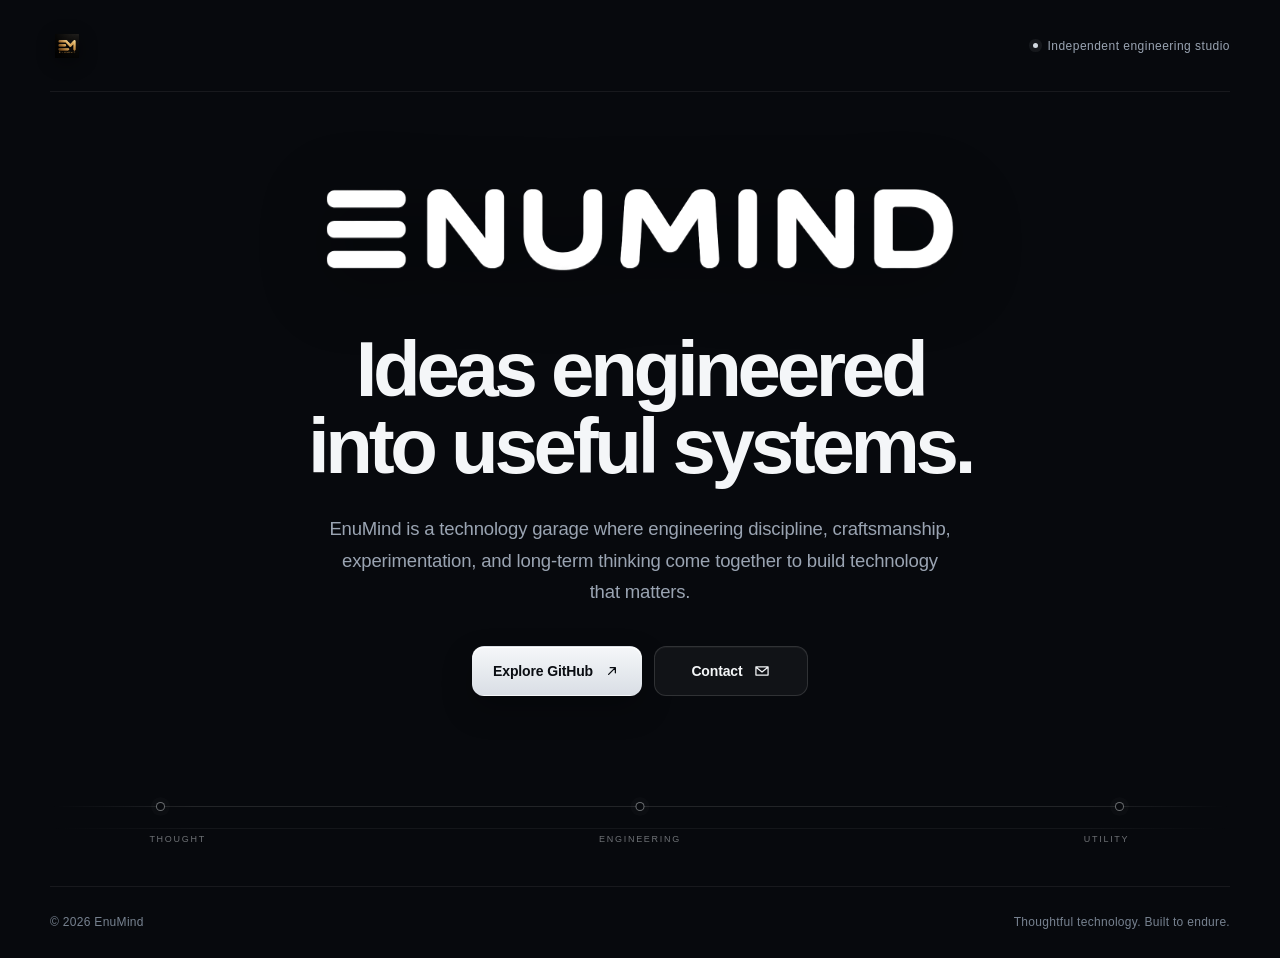
==== index.html @ 5180d94a "Update wordmark image source in index.html" ====
<!doctype html>
<html lang="en">
<head>
  <meta charset="utf-8">
  <meta name="viewport" content="width=device-width, initial-scale=1, viewport-fit=cover">
  <meta name="theme-color" content="#07090d">
  <meta name="color-scheme" content="dark">
  <meta name="description" id="meta-description" content="EnuMind is a technology garage where thoughtful ideas become practical software and enduring digital products.">
  <meta property="og:type" content="website">
  <meta property="og:title" id="og-title" content="EnuMind — Ideas engineered into useful systems">
  <meta property="og:description" id="og-description" content="Engineering discipline, craftsmanship, experimentation, and long-term thinking.">
  <meta property="og:image" content="assets/og-image.jpg">
  <meta name="twitter:card" content="summary_large_image">
  <link rel="icon" type="image/png" sizes="32x32" href="assets/favicon-32.png">
  <link rel="apple-touch-icon" href="assets/enumind_gold.png">
  <link rel="stylesheet" href="styles.css">
  <title>EnuMind — Ideas engineered into useful systems</title>
</head>
<body>
  <a class="skip-link" href="#main">Skip to content</a>

  <div class="ambient" aria-hidden="true">
    <div class="ambient__glow ambient__glow--one"></div>
    <div class="ambient__glow ambient__glow--two"></div>
    <div class="ambient__grid"></div>
    <div class="ambient__grain"></div>
  </div>

  <header class="site-header shell">
    <a class="brand" href="#main" aria-label="EnuMind home">
      <img src="assets/enumind_gold.png" width="96" height="58" alt="" class="brand__mark">
    </a>
    <div class="header-status" aria-label="Independent engineering studio">
      <span class="header-status__dot"></span>
      <span>Independent engineering studio</span>
    </div>
  </header>

  <main id="main">
    <section class="hero shell" aria-labelledby="hero-title">
      <div class="hero__content">
        <div class="wordmark-wrap" aria-label="EnuMind">
          <img class="wordmark" src="assets/enumind-wordmark.png" alt="EnuMind" width="1340" height="340">
        </div>

        <h1 id="hero-title" data-tagline>Ideas engineered into useful systems.</h1>
        <p class="hero__about" data-about>
          EnuMind is a technology garage where engineering discipline, craftsmanship, experimentation, and long-term thinking come together to build technology that matters.
        </p>

        <div class="hero__actions" aria-label="Primary links">
          <a class="button button--primary" data-github-link href="https://github.com/enumind" target="_blank" rel="noreferrer">
            <span>Explore GitHub</span>
            <svg viewBox="0 0 20 20" aria-hidden="true"><path d="M6.25 13.75 13.75 6.25M8 6.25h5.75V12"/></svg>
          </a>
          <a class="button button--secondary" data-contact-link href="mailto:enumind@pm.me">
            <span>Contact</span>
            <svg viewBox="0 0 20 20" aria-hidden="true"><path d="M3.25 5.5h13.5v9h-13.5zM3.75 6l6.25 5 6.25-5"/></svg>
          </a>
        </div>
      </div>

      <div class="hero__instrument" aria-hidden="true">
        <div class="instrument__rail instrument__rail--top"></div>
        <div class="instrument__rail instrument__rail--bottom"></div>
        <div class="instrument__node instrument__node--one"></div>
        <div class="instrument__node instrument__node--two"></div>
        <div class="instrument__node instrument__node--three"></div>
        <span class="instrument__label instrument__label--left">THOUGHT</span>
        <span class="instrument__label instrument__label--middle">ENGINEERING</span>
        <span class="instrument__label instrument__label--right">UTILITY</span>
      </div>
    </section>
  </main>

  <footer class="site-footer shell">
    <span>© <span id="year"></span> <span data-site-title>EnuMind</span></span>
    <span class="site-footer__line" data-footer-line>Thoughtful technology. Built to evolve.</span>
  </footer>

  <script src="config.js"></script>
  <script src="script.js" defer></script>
</body>
</html>
---- styles.css ----
:root {
  --bg: #07090d;
  --surface: #0d1117;
  --text: #f4f6f8;
  --muted: #9aa4b2;
  --accent: #dce1e8;
  --line: #1d2530;
  --line-soft: rgba(220, 225, 232, 0.11);
  --shell: min(1180px, calc(100vw - 48px));
  --radius: 18px;
  --ease: cubic-bezier(.22, 1, .36, 1);
}

* { box-sizing: border-box; }

html {
  scroll-behavior: smooth;
  background: var(--bg);
}

body {
  min-width: 320px;
  min-height: 100vh;
  margin: 0;
  overflow-x: hidden;
  background: var(--bg);
  color: var(--text);
  font-family: Inter, ui-sans-serif, -apple-system, BlinkMacSystemFont, "Segoe UI", Helvetica, Arial, sans-serif;
  -webkit-font-smoothing: antialiased;
  text-rendering: optimizeLegibility;
}

::selection {
  background: rgba(220, 225, 232, 0.22);
  color: #fff;
}

img { display: block; max-width: 100%; }

a { color: inherit; }

.shell {
  width: var(--shell);
  margin-inline: auto;
}

.skip-link {
  position: fixed;
  z-index: 99;
  top: 12px;
  left: 12px;
  padding: 10px 14px;
  border-radius: 10px;
  background: #fff;
  color: #06080b;
  transform: translateY(-150%);
  transition: transform 160ms ease;
}
.skip-link:focus { transform: translateY(0); }

.ambient {
  position: fixed;
  z-index: -1;
  inset: 0;
  overflow: hidden;
  pointer-events: none;
  background:
    radial-gradient(circle at 50% -25%, rgba(117, 132, 151, 0.13), transparent 48%),
    linear-gradient(180deg, #080b10 0%, #07090d 48%, #06080b 100%);
}

.ambient__glow {
  position: absolute;
  width: 560px;
  aspect-ratio: 1;
  border-radius: 50%;
  filter: blur(90px);
  opacity: .16;
}

.ambient__glow--one {
  top: -310px;
  right: 6vw;
  background: #8d9caf;
}

.ambient__glow--two {
  bottom: -410px;
  left: -130px;
  background: #415268;
  opacity: .13;
}

.ambient__grid {
  position: absolute;
  inset: 0;
  opacity: .22;
  background-image:
    linear-gradient(rgba(255,255,255,.025) 1px, transparent 1px),
    linear-gradient(90deg, rgba(255,255,255,.025) 1px, transparent 1px);
  background-size: 72px 72px;
  mask-image: linear-gradient(to bottom, rgba(0,0,0,.7), transparent 88%);
}

.ambient__grain {
  position: absolute;
  inset: -50%;
  opacity: .045;
  background-image: url("data:image/svg+xml,%3Csvg viewBox='0 0 180 180' xmlns='http://www.w3.org/2000/svg'%3E%3Cfilter id='n'%3E%3CfeTurbulence type='fractalNoise' baseFrequency='.9' numOctaves='4' stitchTiles='stitch'/%3E%3C/filter%3E%3Crect width='100%25' height='100%25' filter='url(%23n)' opacity='.7'/%3E%3C/svg%3E");
  transform: rotate(8deg);
}

.site-header {
  display: flex;
  align-items: center;
  justify-content: space-between;
  min-height: 92px;
  border-bottom: 1px solid rgba(255,255,255,.065);
}

.brand {
  display: inline-flex;
  align-items: center;
  gap: 11px;
  text-decoration: none;
}

.brand__mark {
  width: 34px;
  height: 24px;
  object-fit: contain;
  opacity: .96;
  filter: drop-shadow(0 4px 10px rgba(0,0,0,.45));
}

.brand__name {
  font-size: 15px;
  font-weight: 610;
  letter-spacing: .15em;
  text-transform: uppercase;
}

.header-status {
  display: flex;
  align-items: center;
  gap: 9px;
  color: var(--muted);
  font-size: 12px;
  letter-spacing: .04em;
}

.header-status__dot {
  width: 5px;
  height: 5px;
  border-radius: 50%;
  background: #d4dae2;
  box-shadow: 0 0 0 4px rgba(212,218,226,.07);
}

.hero {
  min-height: calc(100vh - 164px);
  display: grid;
  grid-template-rows: 1fr auto;
  align-items: center;
  padding-block: clamp(70px, 10vh, 124px) 36px;
}

.hero__content {
  max-width: 960px;
  margin-inline: auto;
  text-align: center;
}

.wordmark-wrap {
  width: min(640px, 84vw);
  margin: 0 auto clamp(38px, 6vh, 62px);
  animation: settle 1.1s var(--ease) both;
}

.wordmark {
  width: 100%;
  height: auto;
  filter:
    drop-shadow(0 1px 0 rgba(255,255,255,.16))
    drop-shadow(0 14px 34px rgba(0,0,0,.45));
}

h1 {
  max-width: 960px;
  margin: 0 auto;
  font-size: clamp(42px, 6.2vw, 78px);
  line-height: .99;
  letter-spacing: -.055em;
  font-weight: 570;
  text-wrap: balance;
  animation: rise 1.05s .12s var(--ease) both;
}

.hero__about {
  max-width: 690px;
  margin: 28px auto 0;
  color: var(--muted);
  font-size: clamp(16px, 1.45vw, 19px);
  line-height: 1.7;
  letter-spacing: -.01em;
  text-wrap: pretty;
  animation: rise 1.05s .22s var(--ease) both;
}

.hero__actions {
  display: flex;
  justify-content: center;
  flex-wrap: wrap;
  gap: 12px;
  margin-top: 38px;
  animation: rise 1.05s .32s var(--ease) both;
}

.button {
  min-width: 154px;
  height: 50px;
  display: inline-flex;
  align-items: center;
  justify-content: center;
  gap: 10px;
  padding-inline: 20px;
  border: 1px solid transparent;
  border-radius: 12px;
  text-decoration: none;
  font-size: 14px;
  font-weight: 620;
  letter-spacing: -.01em;
  transition: transform 180ms ease, border-color 180ms ease, background-color 180ms ease, box-shadow 180ms ease;
}

.button svg {
  width: 18px;
  height: 18px;
  fill: none;
  stroke: currentColor;
  stroke-width: 1.4;
  stroke-linecap: round;
  stroke-linejoin: round;
}

.button--primary {
  background: linear-gradient(180deg, #f5f7f9 0%, #d9dee5 100%);
  color: #0a0d12;
  box-shadow: inset 0 1px 0 #fff, 0 13px 30px rgba(0,0,0,.26);
}

.button--secondary {
  border-color: rgba(255,255,255,.13);
  background: rgba(255,255,255,.045);
  color: var(--text);
  box-shadow: inset 0 1px 0 rgba(255,255,255,.035);
  backdrop-filter: blur(12px);
}

.button:hover {
  transform: translateY(-2px);
}

.button--primary:hover {
  box-shadow: inset 0 1px 0 #fff, 0 16px 36px rgba(0,0,0,.34);
}

.button--secondary:hover {
  border-color: rgba(255,255,255,.22);
  background: rgba(255,255,255,.07);
}

.button:focus-visible,
.brand:focus-visible {
  outline: 2px solid #eef2f6;
  outline-offset: 4px;
}

.hero__instrument {
  position: relative;
  height: 64px;
  margin-top: clamp(68px, 10vh, 116px);
  color: rgba(235,239,244,.45);
  animation: fade 1.4s .52s ease both;
}

.instrument__rail {
  position: absolute;
  left: 0;
  right: 0;
  height: 1px;
  background: linear-gradient(90deg, transparent, rgba(255,255,255,.11) 12%, rgba(255,255,255,.11) 88%, transparent);
}
.instrument__rail--top { top: 20px; }
.instrument__rail--bottom { top: 42px; opacity: .5; }

.instrument__node {
  position: absolute;
  top: 16px;
  width: 9px;
  height: 9px;
  border: 1px solid rgba(236,240,244,.43);
  border-radius: 50%;
  background: var(--bg);
  box-shadow: 0 0 0 5px rgba(255,255,255,.018);
}
.instrument__node--one { left: 9%; }
.instrument__node--two { left: 50%; transform: translateX(-50%); }
.instrument__node--three { right: 9%; }

.instrument__label {
  position: absolute;
  top: 49px;
  font-size: 9px;
  line-height: 1;
  letter-spacing: .19em;
}
.instrument__label--left { left: 9%; transform: translateX(-12%); }
.instrument__label--middle { left: 50%; transform: translateX(-50%); }
.instrument__label--right { right: 9%; transform: translateX(12%); }

.site-footer {
  min-height: 72px;
  display: flex;
  align-items: center;
  justify-content: space-between;
  gap: 24px;
  border-top: 1px solid rgba(255,255,255,.065);
  color: #778290;
  font-size: 12px;
  letter-spacing: .025em;
}

.site-footer__line { text-align: right; }

@keyframes rise {
  from { opacity: 0; transform: translateY(18px); filter: blur(3px); }
  to { opacity: 1; transform: translateY(0); filter: blur(0); }
}

@keyframes settle {
  from { opacity: 0; transform: translateY(12px) scale(.985); filter: blur(4px); }
  to { opacity: 1; transform: translateY(0) scale(1); filter: blur(0); }
}

@keyframes fade {
  from { opacity: 0; }
  to { opacity: 1; }
}

@media (max-width: 760px) {
  :root { --shell: min(100% - 32px, 1180px); }

  .site-header { min-height: 76px; }
  .header-status span:last-child { display: none; }

  .hero {
    min-height: calc(100svh - 132px);
    padding-block: 58px 24px;
  }

  .wordmark-wrap {
    width: min(88vw, 530px);
    margin-bottom: 36px;
  }

  h1 { font-size: clamp(40px, 12vw, 62px); }

  .hero__about {
    margin-top: 24px;
    font-size: 16px;
    line-height: 1.65;
  }

  .hero__actions {
    margin-top: 32px;
  }

  .button {
    min-width: min(172px, 46vw);
  }

  .hero__instrument {
    margin-top: 70px;
  }

  .instrument__node--one { left: 4%; }
  .instrument__node--three { right: 4%; }
  .instrument__label--left { left: 4%; }
  .instrument__label--right { right: 4%; }

  .site-footer {
    min-height: 92px;
    padding-block: 22px;
    flex-direction: column;
    justify-content: center;
    gap: 8px;
    text-align: center;
  }
  .site-footer__line { text-align: center; }
}

@media (max-width: 430px) {
  .hero__actions {
    flex-direction: column;
    align-items: stretch;
    width: 100%;
  }

  .button { width: 100%; }

  .instrument__label {
    font-size: 8px;
    letter-spacing: .12em;
  }
}

@media (prefers-reduced-motion: reduce) {
  html { scroll-behavior: auto; }
  *, *::before, *::after {
    animation-duration: .01ms !important;
    animation-iteration-count: 1 !important;
    transition-duration: .01ms !important;
  }
}
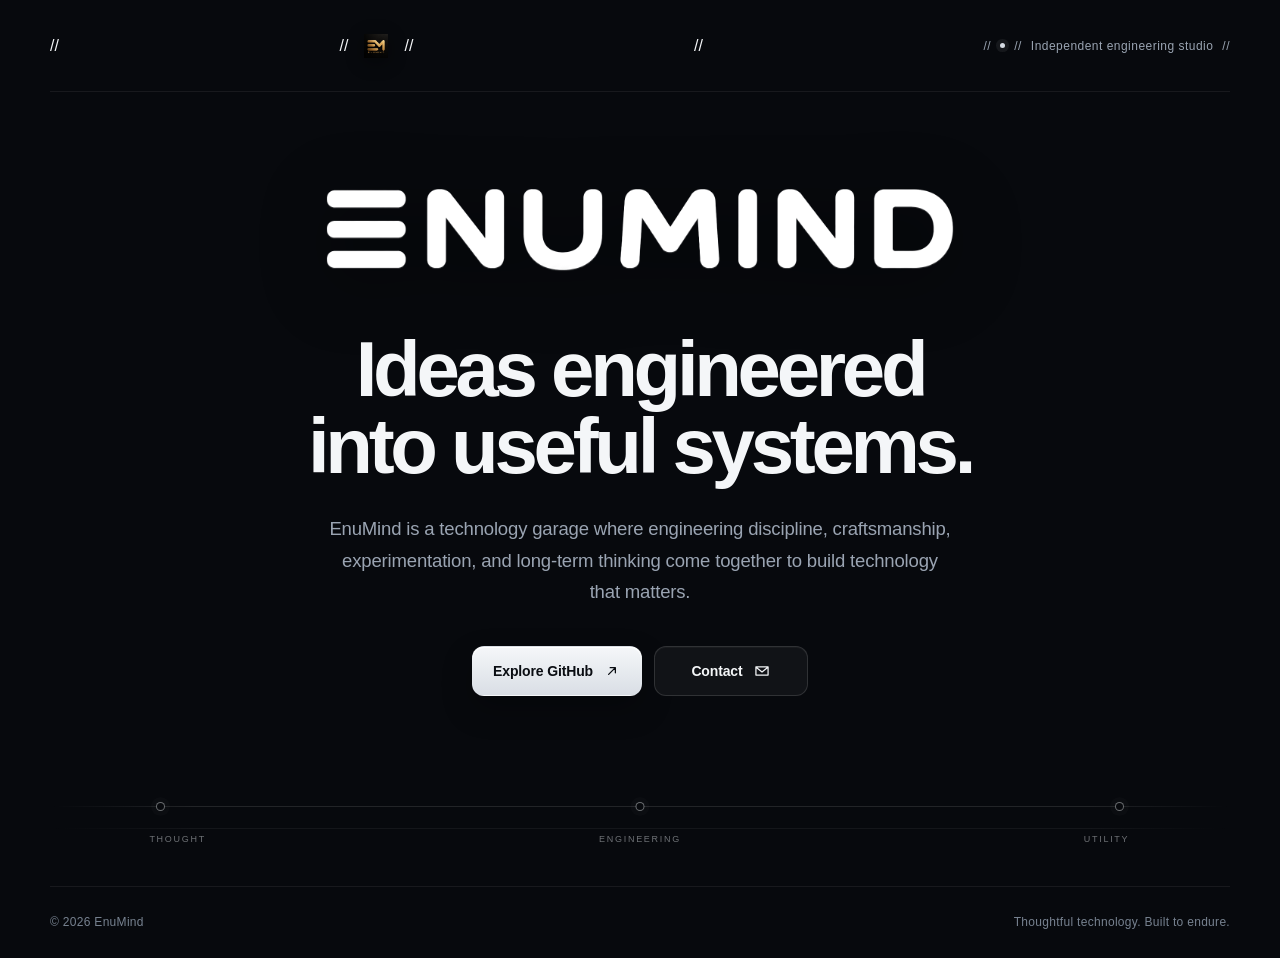
==== commit 422c584a: "Update index.html" ====
--- a/index.html
+++ b/index.html
@@ -27,13 +27,13 @@
   </div>
 
   <header class="site-header shell">
-    <a class="brand" href="#main" aria-label="EnuMind home">
-      <img src="assets/enumind_gold.png" width="96" height="58" alt="" class="brand__mark">
-    </a>
-    <div class="header-status" aria-label="Independent engineering studio">
-      <span class="header-status__dot"></span>
-      <span>Independent engineering studio</span>
-    </div>
+//    <a class="brand" href="#main" aria-label="EnuMind home">
+//      <img src="assets/enumind_gold.png" width="75" height="40" alt="" class="brand__mark">
+ //   </a>
+ //   <div class="header-status" aria-label="Independent engineering studio">
+ //     <span class="header-status__dot"></span>
+  //    <span>Independent engineering studio</span>
+ //   </div>
   </header>
 
   <main id="main">
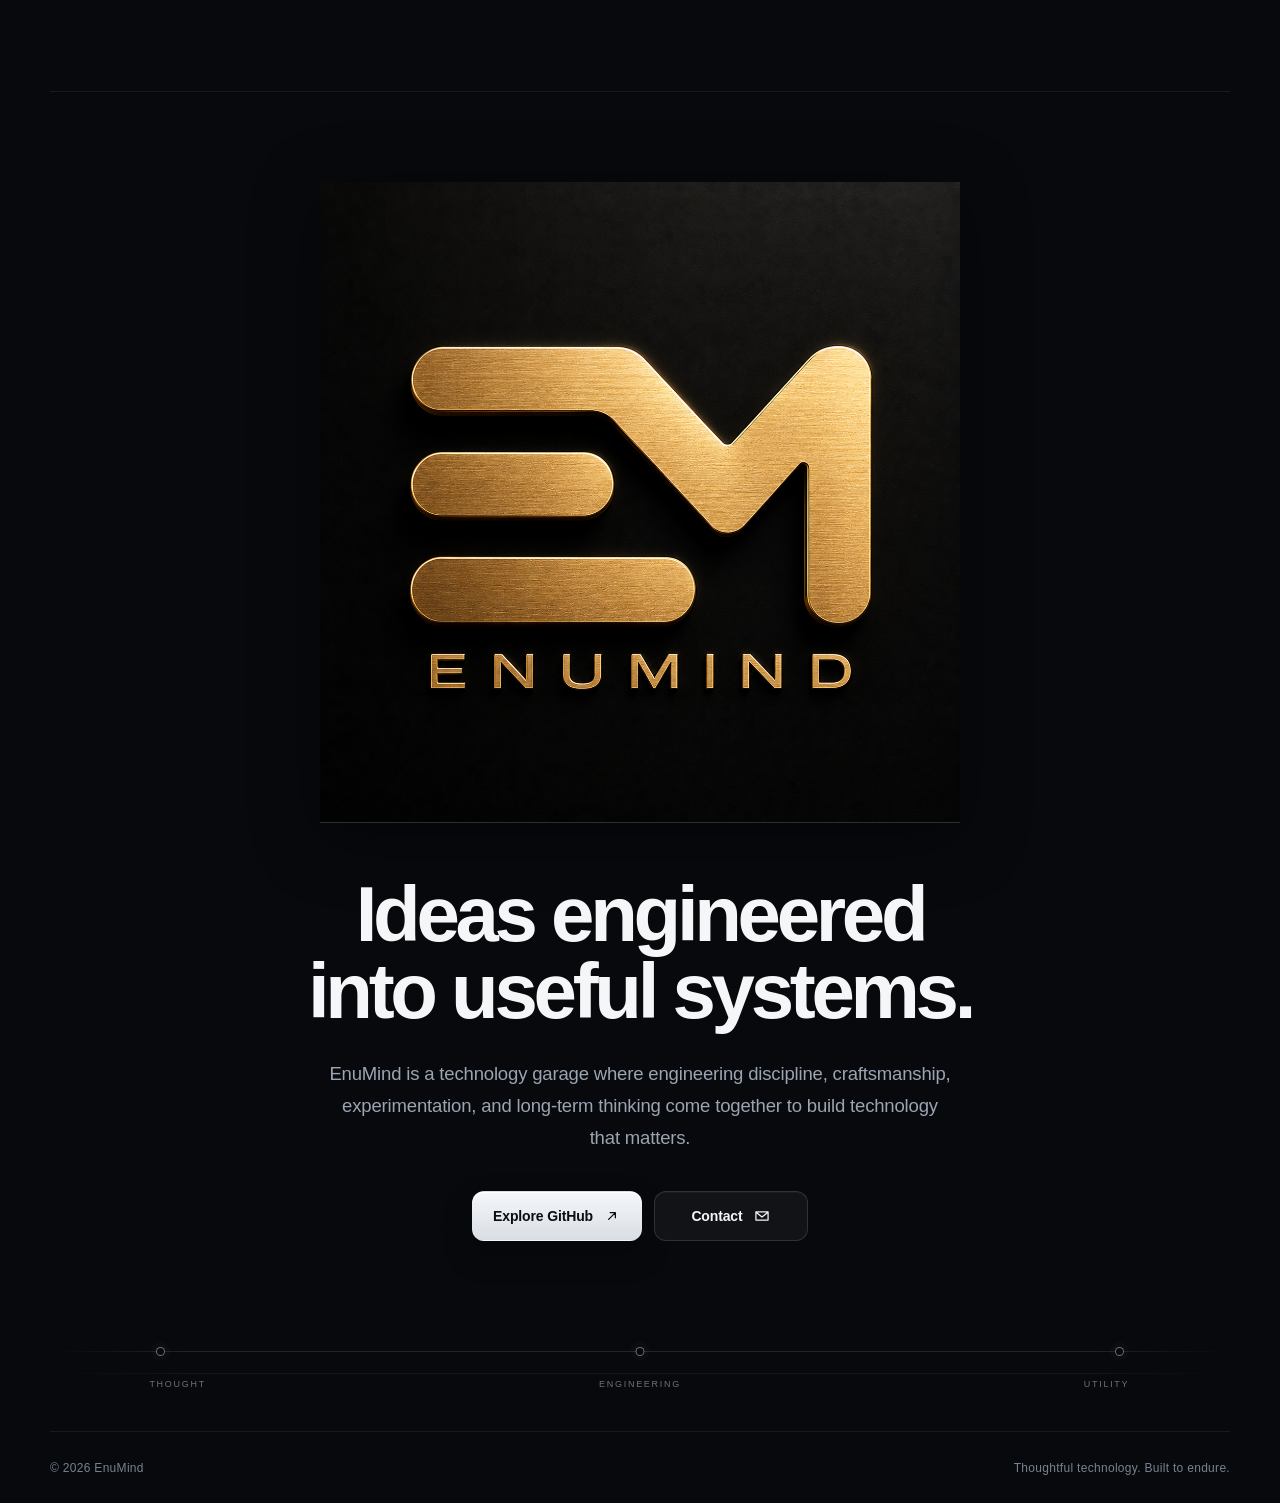
==== commit ff796917: "Update index.html" ====
--- a/index.html
+++ b/index.html
@@ -27,20 +27,13 @@
   </div>
 
   <header class="site-header shell">
-//    <a class="brand" href="#main" aria-label="EnuMind home">
-//      <img src="assets/enumind_gold.png" width="75" height="40" alt="" class="brand__mark">
- //   </a>
- //   <div class="header-status" aria-label="Independent engineering studio">
- //     <span class="header-status__dot"></span>
-  //    <span>Independent engineering studio</span>
- //   </div>
   </header>
 
   <main id="main">
     <section class="hero shell" aria-labelledby="hero-title">
       <div class="hero__content">
         <div class="wordmark-wrap" aria-label="EnuMind">
-          <img class="wordmark" src="assets/enumind-wordmark.png" alt="EnuMind" width="1340" height="340">
+          <img class="wordmark" src="assets/enumind_gold.png" alt="EnuMind" width="1340" height="340">
         </div>
 
         <h1 id="hero-title" data-tagline>Ideas engineered into useful systems.</h1>
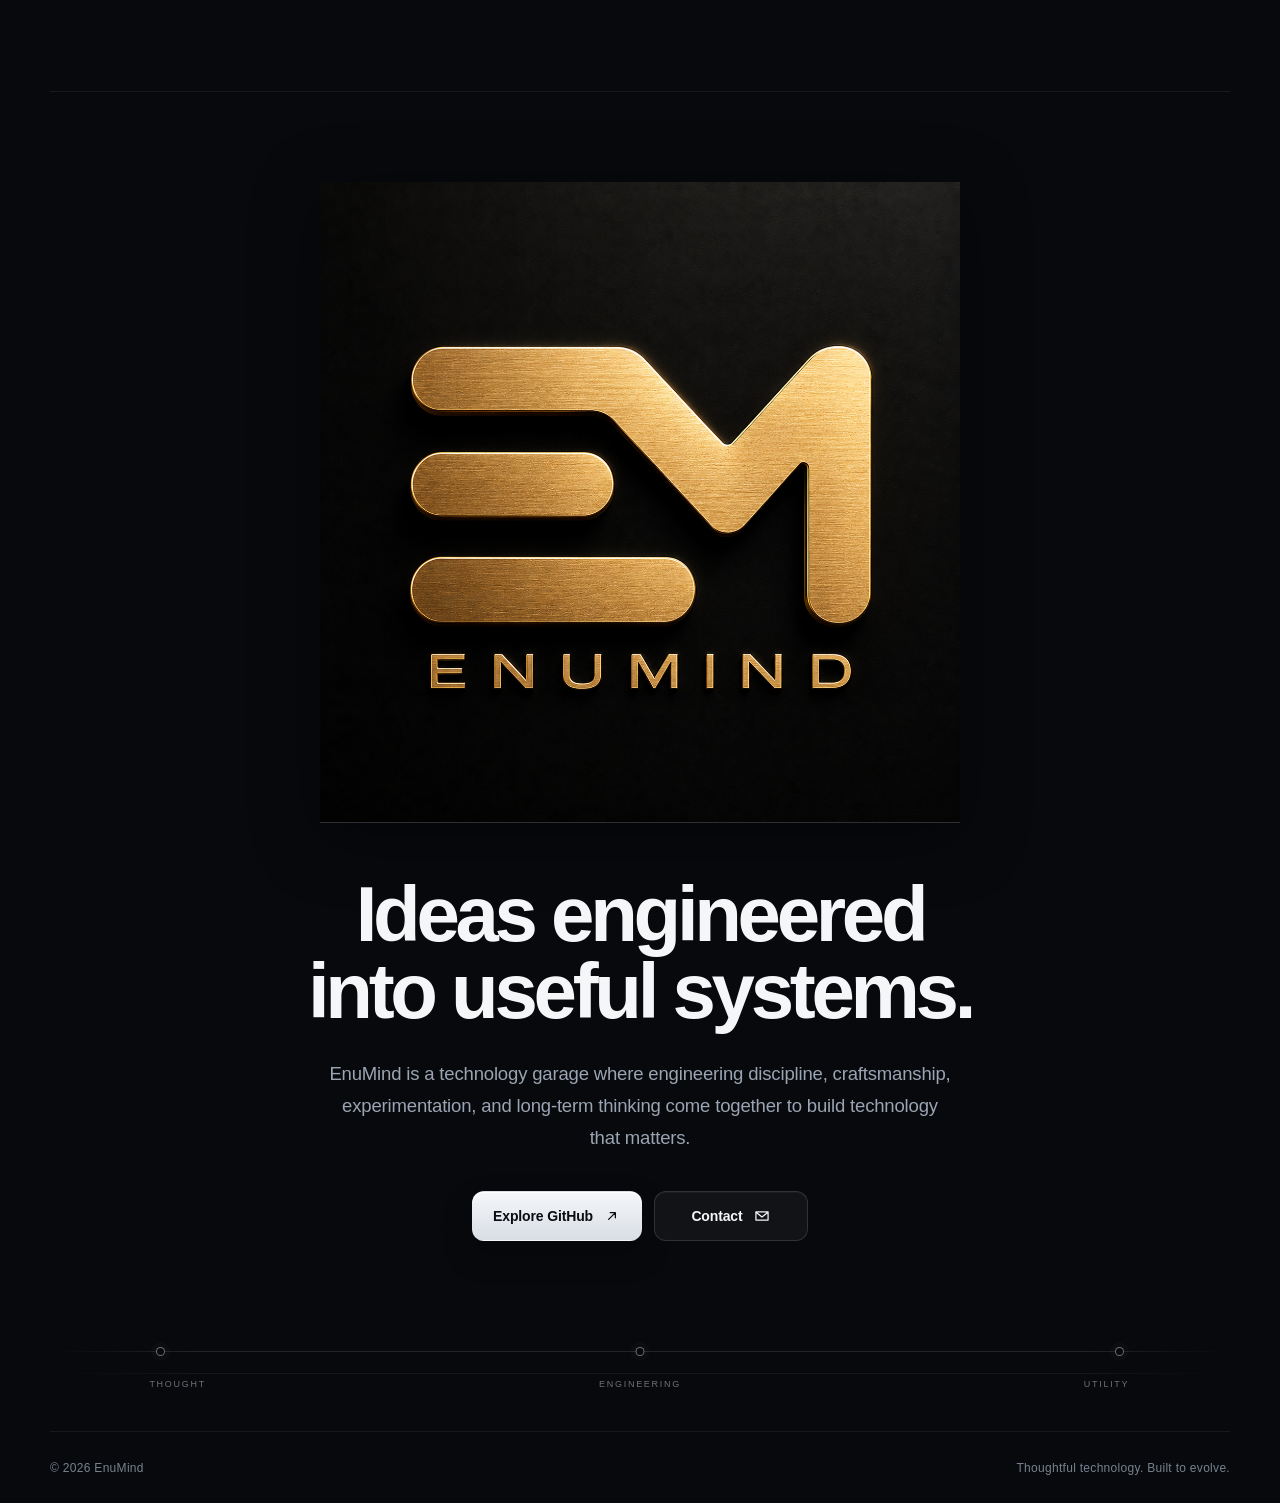
==== commit 7c606795: "Update index.html" ====
--- a/index.html
+++ b/index.html
@@ -33,7 +33,7 @@
     <section class="hero shell" aria-labelledby="hero-title">
       <div class="hero__content">
         <div class="wordmark-wrap" aria-label="EnuMind">
-          <img class="wordmark" src="assets/enumind_gold.png" alt="EnuMind" width="1340" height="340">
+          <img class="wordmark" src="assets/enumind_gold.png" alt="EnuMind" >
         </div>
 
         <h1 id="hero-title" data-tagline>Ideas engineered into useful systems.</h1>
--- a/styles.css
+++ b/styles.css
@@ -423,3 +423,4 @@
     transition-duration: .01ms !important;
   }
 }
+
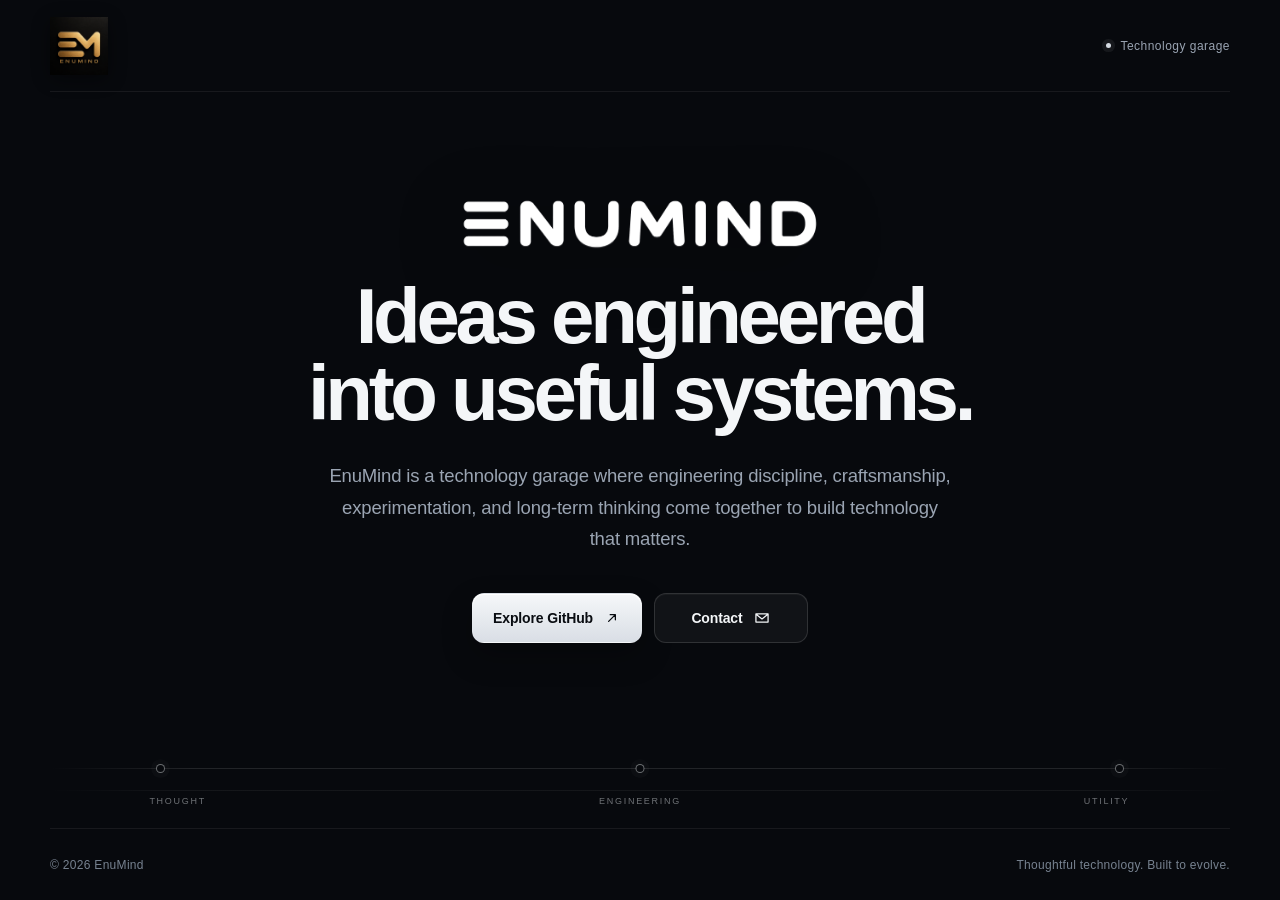
==== commit 00b9db53: "Refine EnuMind landing page branding and layout" ====
--- a/index.html
+++ b/index.html
@@ -3,16 +3,35 @@
 <head>
   <meta charset="utf-8">
   <meta name="viewport" content="width=device-width, initial-scale=1, viewport-fit=cover">
+  <meta name="format-detection" content="telephone=no">
   <meta name="theme-color" content="#07090d">
   <meta name="color-scheme" content="dark">
   <meta name="description" id="meta-description" content="EnuMind is a technology garage where thoughtful ideas become practical software and enduring digital products.">
+  <meta name="robots" content="index, follow">
+
+  <link rel="canonical" href="https://enumind.com/">
+
   <meta property="og:type" content="website">
   <meta property="og:title" id="og-title" content="EnuMind — Ideas engineered into useful systems">
   <meta property="og:description" id="og-description" content="Engineering discipline, craftsmanship, experimentation, and long-term thinking.">
-  <meta property="og:image" content="assets/og-image.jpg">
+  <meta property="og:url" content="https://enumind.com/">
+  <meta property="og:site_name" content="EnuMind">
+  <meta property="og:locale" content="en_US">
+  <meta property="og:image" content="https://enumind.com/assets/og-image.jpg">
+  <meta property="og:image:width" content="1200">
+  <meta property="og:image:height" content="630">
+  <meta property="og:image:alt" content="EnuMind">
+
   <meta name="twitter:card" content="summary_large_image">
-  <link rel="icon" type="image/png" sizes="32x32" href="assets/favicon-32.png">
+  <meta name="twitter:title" id="twitter-title" content="EnuMind — Ideas engineered into useful systems">
+  <meta name="twitter:description" id="twitter-description" content="Engineering discipline, craftsmanship, experimentation, and long-term thinking.">
+  <meta name="twitter:image" content="https://enumind.com/assets/og-image.jpg">
+  <meta name="twitter:image:alt" content="EnuMind">
+
+  <link rel="icon" type="image/png" sizes="256x256" href="assets/enumind_gold.png">
+  <link rel="shortcut icon" href="assets/enumind_gold.png">
   <link rel="apple-touch-icon" href="assets/enumind_gold.png">
+  <link rel="preload" as="image" href="assets/enumind-wordmark.png">
   <link rel="stylesheet" href="styles.css">
   <title>EnuMind — Ideas engineered into useful systems</title>
 </head>
@@ -27,13 +46,36 @@
   </div>
 
   <header class="site-header shell">
+    <a class="brand" href="./" aria-label="EnuMind home">
+      <img
+        class="brand__mark"
+        src="assets/enumind_gold.png"
+        width="58"
+        height="58"
+        alt=""
+        decoding="async"
+        fetchpriority="high"
+      >
+    </a>
+
+    <div class="header-status" aria-label="Site focus">
+      <span class="header-status__dot" aria-hidden="true"></span>
+      <span>Technology garage</span>
+    </div>
   </header>
 
   <main id="main">
     <section class="hero shell" aria-labelledby="hero-title">
       <div class="hero__content">
         <div class="wordmark-wrap" aria-label="EnuMind">
-          <img class="wordmark" src="assets/enumind_gold.png" alt="EnuMind" >
+          <img
+            class="wordmark"
+            src="assets/enumind-wordmark.png"
+            width="1692"
+            height="250"
+            alt="EnuMind"
+            decoding="async"
+          >
         </div>
 
         <h1 id="hero-title" data-tagline>Ideas engineered into useful systems.</h1>
@@ -42,13 +84,17 @@
         </p>
 
         <div class="hero__actions" aria-label="Primary links">
-          <a class="button button--primary" data-github-link href="https://github.com/enumind" target="_blank" rel="noreferrer">
+          <a class="button button--primary" data-github-link href="https://github.com/enumind" target="_blank" rel="noopener noreferrer">
             <span>Explore GitHub</span>
-            <svg viewBox="0 0 20 20" aria-hidden="true"><path d="M6.25 13.75 13.75 6.25M8 6.25h5.75V12"/></svg>
+            <svg width="20" height="20" viewBox="0 0 20 20" aria-hidden="true" focusable="false">
+              <path d="M6.25 13.75 13.75 6.25M8 6.25h5.75V12"></path>
+            </svg>
           </a>
           <a class="button button--secondary" data-contact-link href="mailto:enumind@pm.me">
             <span>Contact</span>
-            <svg viewBox="0 0 20 20" aria-hidden="true"><path d="M3.25 5.5h13.5v9h-13.5zM3.75 6l6.25 5 6.25-5"/></svg>
+            <svg width="20" height="20" viewBox="0 0 20 20" aria-hidden="true" focusable="false">
+              <path d="M3.25 5.5h13.5v9h-13.5zM3.75 6l6.25 5 6.25-5"></path>
+            </svg>
           </a>
         </div>
       </div>
@@ -67,11 +113,11 @@
   </main>
 
   <footer class="site-footer shell">
-    <span>© <span id="year"></span> <span data-site-title>EnuMind</span></span>
+    <span>&copy; <span id="year">2026</span> <span data-site-title>EnuMind</span></span>
     <span class="site-footer__line" data-footer-line>Thoughtful technology. Built to evolve.</span>
   </footer>
 
-  <script src="config.js"></script>
+  <script src="config.js" defer></script>
   <script src="script.js" defer></script>
 </body>
 </html>
--- a/styles.css
+++ b/styles.css
@@ -14,15 +14,20 @@
 * { box-sizing: border-box; }
 
 html {
+  min-height: 100%;
   scroll-behavior: smooth;
   background: var(--bg);
+  overflow-x: hidden;
 }
 
 body {
+  display: grid;
+  grid-template-rows: auto minmax(0, 1fr) auto;
   min-width: 320px;
   min-height: 100vh;
+  min-height: 100svh;
   margin: 0;
-  overflow-x: hidden;
+  overflow-x: clip;
   background: var(--bg);
   color: var(--text);
   font-family: Inter, ui-sans-serif, -apple-system, BlinkMacSystemFont, "Segoe UI", Helvetica, Arial, sans-serif;
@@ -121,23 +126,15 @@
 .brand {
   display: inline-flex;
   align-items: center;
-  gap: 11px;
   text-decoration: none;
 }
 
 .brand__mark {
-  width: 34px;
-  height: 24px;
+  width: 58px;
+  height: 58px;
   object-fit: contain;
   opacity: .96;
   filter: drop-shadow(0 4px 10px rgba(0,0,0,.45));
-}
-
-.brand__name {
-  font-size: 15px;
-  font-weight: 610;
-  letter-spacing: .15em;
-  text-transform: uppercase;
 }
 
 .header-status {
@@ -157,12 +154,18 @@
   box-shadow: 0 0 0 4px rgba(212,218,226,.07);
 }
 
+main {
+  min-height: 0;
+  display: grid;
+  grid-template-rows: minmax(0, 1fr);
+}
+
 .hero {
-  min-height: calc(100vh - 164px);
+  min-height: 0;
   display: grid;
   grid-template-rows: 1fr auto;
   align-items: center;
-  padding-block: clamp(70px, 10vh, 124px) 36px;
+  padding-block: clamp(18px, 3svh, 40px) 16px;
 }
 
 .hero__content {
@@ -172,14 +175,15 @@
 }
 
 .wordmark-wrap {
-  width: min(640px, 84vw);
-  margin: 0 auto clamp(38px, 6vh, 62px);
-  animation: settle 1.1s var(--ease) both;
+  width: min(360px, 58vw);
+  margin: 0 auto clamp(18px, 3svh, 28px);
+  animation: rise 1.05s var(--ease) both;
 }
 
 .wordmark {
   width: 100%;
   height: auto;
+  object-fit: contain;
   filter:
     drop-shadow(0 1px 0 rgba(255,255,255,.16))
     drop-shadow(0 14px 34px rgba(0,0,0,.45));
@@ -279,7 +283,7 @@
 .hero__instrument {
   position: relative;
   height: 64px;
-  margin-top: clamp(68px, 10vh, 116px);
+  margin-top: clamp(18px, 3svh, 40px);
   color: rgba(235,239,244,.45);
   animation: fade 1.4s .52s ease both;
 }
@@ -338,11 +342,6 @@
   to { opacity: 1; transform: translateY(0); filter: blur(0); }
 }
 
-@keyframes settle {
-  from { opacity: 0; transform: translateY(12px) scale(.985); filter: blur(4px); }
-  to { opacity: 1; transform: translateY(0) scale(1); filter: blur(0); }
-}
-
 @keyframes fade {
   from { opacity: 0; }
   to { opacity: 1; }
@@ -355,13 +354,12 @@
   .header-status span:last-child { display: none; }
 
   .hero {
-    min-height: calc(100svh - 132px);
-    padding-block: 58px 24px;
+    padding-block: clamp(16px, 3svh, 28px) 16px;
   }
 
   .wordmark-wrap {
-    width: min(88vw, 530px);
-    margin-bottom: 36px;
+    width: min(300px, 70vw);
+    margin-bottom: clamp(14px, 3svh, 22px);
   }
 
   h1 { font-size: clamp(40px, 12vw, 62px); }
@@ -381,7 +379,7 @@
   }
 
   .hero__instrument {
-    margin-top: 70px;
+    margin-top: clamp(16px, 3svh, 30px);
   }
 
   .instrument__node--one { left: 4%; }
@@ -415,12 +413,22 @@
   }
 }
 
+@media (max-width: 640px) {
+  .brand__mark {
+    width: 50px !important;
+    height: 50px !important;
+    max-width: 50px !important;
+  }
+}
+
 @media (prefers-reduced-motion: reduce) {
   html { scroll-behavior: auto; }
-  *, *::before, *::after {
+
+  *,
+  *::before,
+  *::after {
     animation-duration: .01ms !important;
     animation-iteration-count: 1 !important;
     transition-duration: .01ms !important;
   }
 }
-
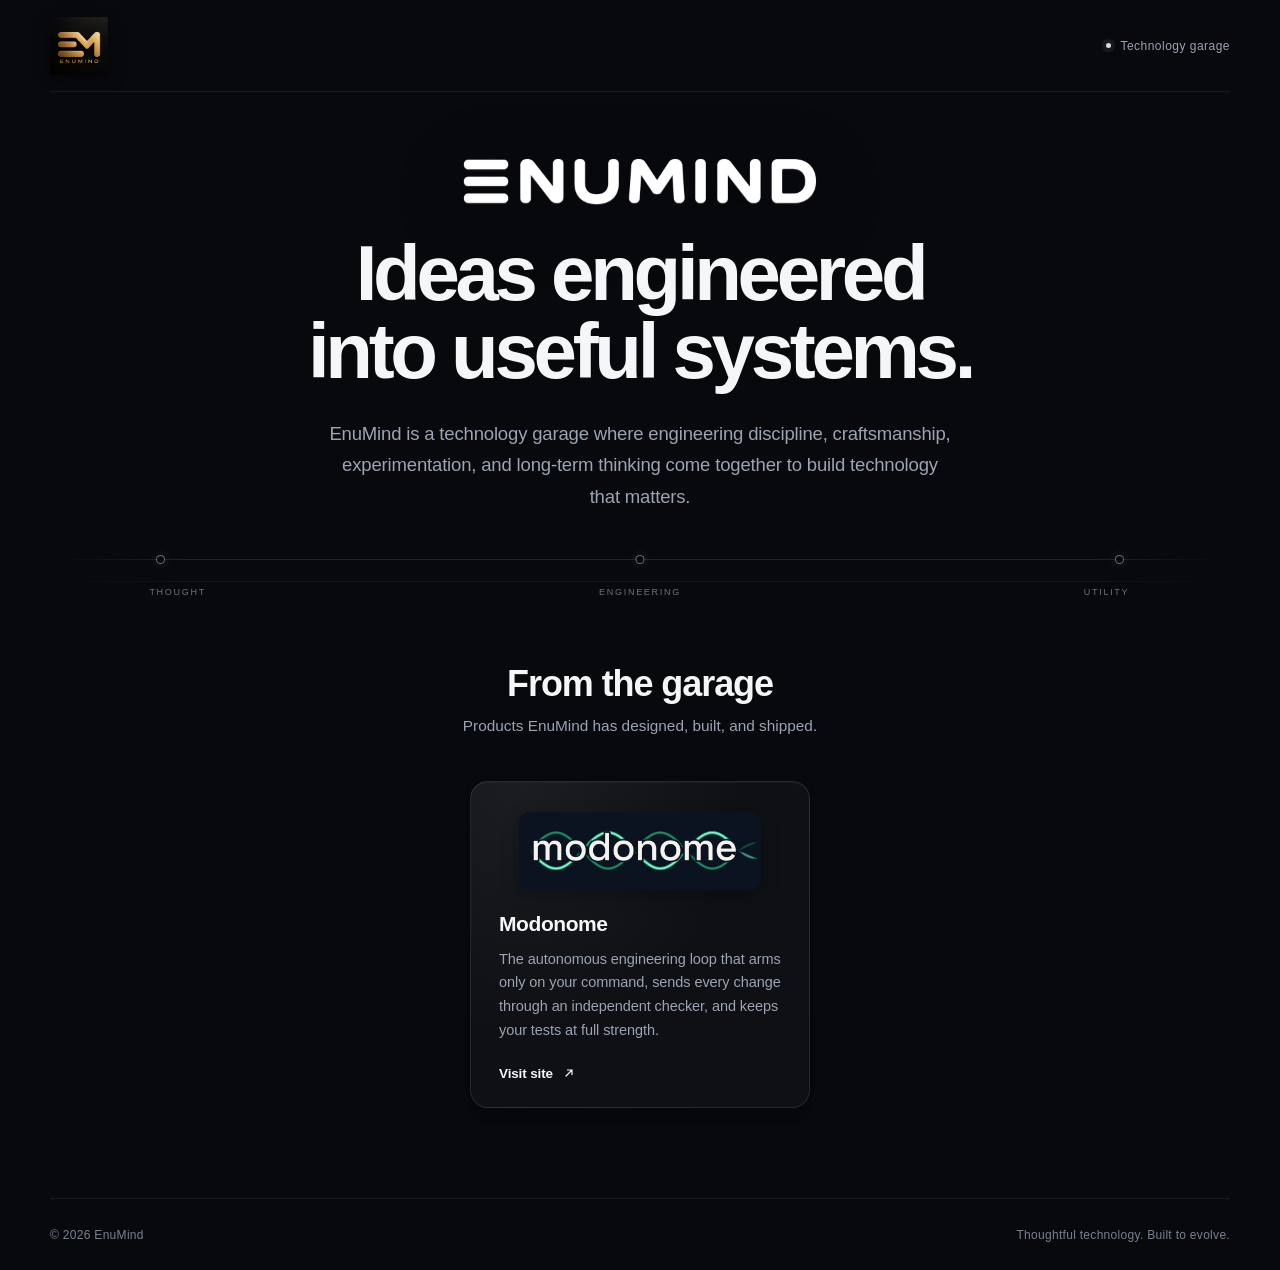
==== commit 70fda373: "Add configurable product showcase carousel, remove hero CTAs Replace the Explore GitHub / Contact bu" ====
--- a/index.html
+++ b/index.html
@@ -28,9 +28,10 @@
   <meta name="twitter:image" content="https://enumind.com/assets/og-image.jpg">
   <meta name="twitter:image:alt" content="EnuMind">
 
-  <link rel="icon" type="image/png" sizes="256x256" href="assets/enumind_gold.png">
-  <link rel="shortcut icon" href="assets/enumind_gold.png">
-  <link rel="apple-touch-icon" href="assets/enumind_gold.png">
+  <link rel="icon" type="image/png" sizes="32x32" href="assets/favicon-32.png">
+  <link rel="icon" type="image/png" sizes="512x512" href="assets/favicon-512.png">
+  <link rel="shortcut icon" href="assets/favicon-32.png">
+  <link rel="apple-touch-icon" href="assets/apple-touch-icon.png">
   <link rel="preload" as="image" href="assets/enumind-wordmark.png">
   <link rel="stylesheet" href="styles.css">
   <title>EnuMind — Ideas engineered into useful systems</title>
@@ -71,10 +72,11 @@
           <img
             class="wordmark"
             src="assets/enumind-wordmark.png"
-            width="1692"
-            height="250"
+            width="1080"
+            height="160"
             alt="EnuMind"
             decoding="async"
+            fetchpriority="high"
           >
         </div>
 
@@ -83,20 +85,6 @@
           EnuMind is a technology garage where engineering discipline, craftsmanship, experimentation, and long-term thinking come together to build technology that matters.
         </p>
 
-        <div class="hero__actions" aria-label="Primary links">
-          <a class="button button--primary" data-github-link href="https://github.com/enumind" target="_blank" rel="noopener noreferrer">
-            <span>Explore GitHub</span>
-            <svg width="20" height="20" viewBox="0 0 20 20" aria-hidden="true" focusable="false">
-              <path d="M6.25 13.75 13.75 6.25M8 6.25h5.75V12"></path>
-            </svg>
-          </a>
-          <a class="button button--secondary" data-contact-link href="mailto:enumind@pm.me">
-            <span>Contact</span>
-            <svg width="20" height="20" viewBox="0 0 20 20" aria-hidden="true" focusable="false">
-              <path d="M3.25 5.5h13.5v9h-13.5zM3.75 6l6.25 5 6.25-5"></path>
-            </svg>
-          </a>
-        </div>
       </div>
 
       <div class="hero__instrument" aria-hidden="true">
@@ -110,6 +98,29 @@
         <span class="instrument__label instrument__label--right">UTILITY</span>
       </div>
     </section>
+
+    <section class="products shell" aria-labelledby="products-title">
+      <div class="products__head">
+        <h2 id="products-title">From the garage</h2>
+        <p class="products__intro">Products EnuMind has designed, built, and shipped.</p>
+      </div>
+
+      <div class="carousel" data-carousel>
+        <button class="carousel__nav carousel__nav--prev" data-carousel-prev type="button" aria-label="Scroll to previous product" hidden>
+          <svg width="20" height="20" viewBox="0 0 20 20" aria-hidden="true" focusable="false">
+            <path d="M12.5 15 7.5 10l5-5"></path>
+          </svg>
+        </button>
+
+        <ul class="carousel__track" data-carousel-track aria-label="EnuMind products"></ul>
+
+        <button class="carousel__nav carousel__nav--next" data-carousel-next type="button" aria-label="Scroll to next product" hidden>
+          <svg width="20" height="20" viewBox="0 0 20 20" aria-hidden="true" focusable="false">
+            <path d="M7.5 15l5-5-5-5"></path>
+          </svg>
+        </button>
+      </div>
+    </section>
   </main>
 
   <footer class="site-footer shell">
@@ -118,6 +129,7 @@
   </footer>
 
   <script src="config.js" defer></script>
+  <script src="products.js" defer></script>
   <script src="script.js" defer></script>
 </body>
 </html>
--- a/styles.css
+++ b/styles.css
@@ -155,17 +155,12 @@
 }
 
 main {
+  min-width: 0;
   min-height: 0;
-  display: grid;
-  grid-template-rows: minmax(0, 1fr);
 }
 
 .hero {
-  min-height: 0;
-  display: grid;
-  grid-template-rows: 1fr auto;
-  align-items: center;
-  padding-block: clamp(18px, 3svh, 40px) 16px;
+  padding-block: clamp(32px, 7svh, 64px) 16px;
 }
 
 .hero__content {
@@ -211,70 +206,6 @@
   animation: rise 1.05s .22s var(--ease) both;
 }
 
-.hero__actions {
-  display: flex;
-  justify-content: center;
-  flex-wrap: wrap;
-  gap: 12px;
-  margin-top: 38px;
-  animation: rise 1.05s .32s var(--ease) both;
-}
-
-.button {
-  min-width: 154px;
-  height: 50px;
-  display: inline-flex;
-  align-items: center;
-  justify-content: center;
-  gap: 10px;
-  padding-inline: 20px;
-  border: 1px solid transparent;
-  border-radius: 12px;
-  text-decoration: none;
-  font-size: 14px;
-  font-weight: 620;
-  letter-spacing: -.01em;
-  transition: transform 180ms ease, border-color 180ms ease, background-color 180ms ease, box-shadow 180ms ease;
-}
-
-.button svg {
-  width: 18px;
-  height: 18px;
-  fill: none;
-  stroke: currentColor;
-  stroke-width: 1.4;
-  stroke-linecap: round;
-  stroke-linejoin: round;
-}
-
-.button--primary {
-  background: linear-gradient(180deg, #f5f7f9 0%, #d9dee5 100%);
-  color: #0a0d12;
-  box-shadow: inset 0 1px 0 #fff, 0 13px 30px rgba(0,0,0,.26);
-}
-
-.button--secondary {
-  border-color: rgba(255,255,255,.13);
-  background: rgba(255,255,255,.045);
-  color: var(--text);
-  box-shadow: inset 0 1px 0 rgba(255,255,255,.035);
-  backdrop-filter: blur(12px);
-}
-
-.button:hover {
-  transform: translateY(-2px);
-}
-
-.button--primary:hover {
-  box-shadow: inset 0 1px 0 #fff, 0 16px 36px rgba(0,0,0,.34);
-}
-
-.button--secondary:hover {
-  border-color: rgba(255,255,255,.22);
-  background: rgba(255,255,255,.07);
-}
-
-.button:focus-visible,
 .brand:focus-visible {
   outline: 2px solid #eef2f6;
   outline-offset: 4px;
@@ -323,6 +254,207 @@
 .instrument__label--middle { left: 50%; transform: translateX(-50%); }
 .instrument__label--right { right: 9%; transform: translateX(12%); }
 
+.products {
+  padding-block: clamp(24px, 5svh, 56px) clamp(48px, 8svh, 88px);
+}
+
+.products__head {
+  max-width: 620px;
+  margin: 0 auto clamp(28px, 4svh, 44px);
+  text-align: center;
+  animation: rise 1.05s var(--ease) both;
+}
+
+.products__head h2 {
+  margin: 0 0 10px;
+  font-size: clamp(26px, 3.2vw, 36px);
+  line-height: 1.1;
+  letter-spacing: -.03em;
+  font-weight: 600;
+}
+
+.products__intro {
+  margin: 0;
+  color: var(--muted);
+  font-size: clamp(14.5px, 1.2vw, 16px);
+  line-height: 1.6;
+}
+
+.carousel {
+  position: relative;
+}
+
+.carousel__track {
+  display: flex;
+  align-items: stretch;
+  gap: 22px;
+  width: fit-content;
+  max-width: 100%;
+  margin: 0 auto;
+  padding: 6px 4px 18px;
+  list-style: none;
+  overflow-x: auto;
+  overscroll-behavior-x: contain;
+  scroll-snap-type: x proximity;
+  scrollbar-width: none;
+}
+
+.carousel__track::-webkit-scrollbar {
+  display: none;
+}
+
+.carousel__nav {
+  position: absolute;
+  z-index: 2;
+  top: 50%;
+  width: 44px;
+  height: 44px;
+  display: inline-flex;
+  align-items: center;
+  justify-content: center;
+  padding: 0;
+  border: 1px solid rgba(255,255,255,.13);
+  border-radius: 50%;
+  background: rgba(13,17,23,.82);
+  color: var(--text);
+  box-shadow: 0 10px 24px rgba(0,0,0,.35), inset 0 1px 0 rgba(255,255,255,.05);
+  backdrop-filter: blur(12px);
+  cursor: pointer;
+  transform: translateY(-50%);
+  transition: transform 180ms ease, border-color 180ms ease, background-color 180ms ease;
+}
+
+.carousel__nav svg {
+  width: 18px;
+  height: 18px;
+  fill: none;
+  stroke: currentColor;
+  stroke-width: 1.6;
+  stroke-linecap: round;
+  stroke-linejoin: round;
+}
+
+.carousel__nav--prev { left: 4px; }
+.carousel__nav--next { right: 4px; }
+
+.carousel__nav:hover {
+  border-color: rgba(255,255,255,.28);
+  background: rgba(20,25,32,.92);
+  transform: translateY(-50%) scale(1.06);
+}
+
+.carousel__nav:focus-visible {
+  outline: 2px solid #eef2f6;
+  outline-offset: 3px;
+}
+
+.carousel__nav[hidden] { display: none; }
+
+.product-card {
+  flex: 0 0 auto;
+  width: min(340px, 82vw);
+  scroll-snap-align: start;
+}
+
+.product-card__surface {
+  display: flex;
+  height: 100%;
+  min-height: 300px;
+  flex-direction: column;
+  padding: 30px 28px 26px;
+  border: 1px solid var(--line-soft);
+  border-radius: var(--radius);
+  background:
+    radial-gradient(120% 140% at 15% 0%, rgba(255,255,255,.05), transparent 55%),
+    rgba(255,255,255,.03);
+  box-shadow: inset 0 1px 0 rgba(255,255,255,.04), 0 18px 40px rgba(0,0,0,.28);
+  color: var(--text);
+  text-decoration: none;
+  transition: transform 220ms var(--ease), border-color 220ms ease, box-shadow 220ms ease;
+}
+
+.product-card__surface:hover,
+.product-card__surface:focus-visible {
+  transform: translateY(-4px);
+  border-color: rgba(255,255,255,.22);
+  box-shadow: inset 0 1px 0 rgba(255,255,255,.06), 0 22px 48px rgba(0,0,0,.36);
+}
+
+.product-card__surface:focus-visible {
+  outline: 2px solid #eef2f6;
+  outline-offset: 4px;
+}
+
+.product-card__logo-frame {
+  display: flex;
+  align-items: center;
+  justify-content: center;
+  height: 78px;
+  margin-bottom: 22px;
+}
+
+.product-card__logo {
+  max-width: 100%;
+  max-height: 100%;
+  border-radius: 10px;
+  object-fit: contain;
+  box-shadow: 0 6px 18px rgba(0,0,0,.25);
+}
+
+.product-card__logo-frame--fallback {
+  width: 56px;
+  height: 56px;
+  border: 1px solid var(--line-soft);
+  border-radius: 14px;
+  background: linear-gradient(160deg, rgba(255,255,255,.14), rgba(255,255,255,.03));
+  color: var(--accent);
+  font-size: 22px;
+  font-weight: 650;
+}
+
+.product-card__name {
+  font-size: 21px;
+  font-weight: 620;
+  letter-spacing: -.02em;
+}
+
+.product-card__summary {
+  flex: 1;
+  display: -webkit-box;
+  margin-top: 12px;
+  overflow: hidden;
+  color: var(--muted);
+  font-size: 14.5px;
+  line-height: 1.65;
+  letter-spacing: -.005em;
+  -webkit-line-clamp: 4;
+  -webkit-box-orient: vertical;
+}
+
+.product-card__cta {
+  display: inline-flex;
+  align-items: center;
+  gap: 8px;
+  margin-top: 22px;
+  font-size: 13.5px;
+  font-weight: 620;
+  letter-spacing: -.01em;
+}
+
+.product-card__cta svg {
+  fill: none;
+  stroke: currentColor;
+  stroke-width: 1.5;
+  stroke-linecap: round;
+  stroke-linejoin: round;
+  transition: transform 220ms var(--ease);
+}
+
+.product-card__surface:hover .product-card__cta svg,
+.product-card__surface:focus-visible .product-card__cta svg {
+  transform: translate(3px, -3px);
+}
+
 .site-footer {
   min-height: 72px;
   display: flex;
@@ -368,14 +500,6 @@
     margin-top: 24px;
     font-size: 16px;
     line-height: 1.65;
-  }
-
-  .hero__actions {
-    margin-top: 32px;
-  }
-
-  .button {
-    min-width: min(172px, 46vw);
   }
 
   .hero__instrument {
@@ -399,14 +523,6 @@
 }
 
 @media (max-width: 430px) {
-  .hero__actions {
-    flex-direction: column;
-    align-items: stretch;
-    width: 100%;
-  }
-
-  .button { width: 100%; }
-
   .instrument__label {
     font-size: 8px;
     letter-spacing: .12em;
